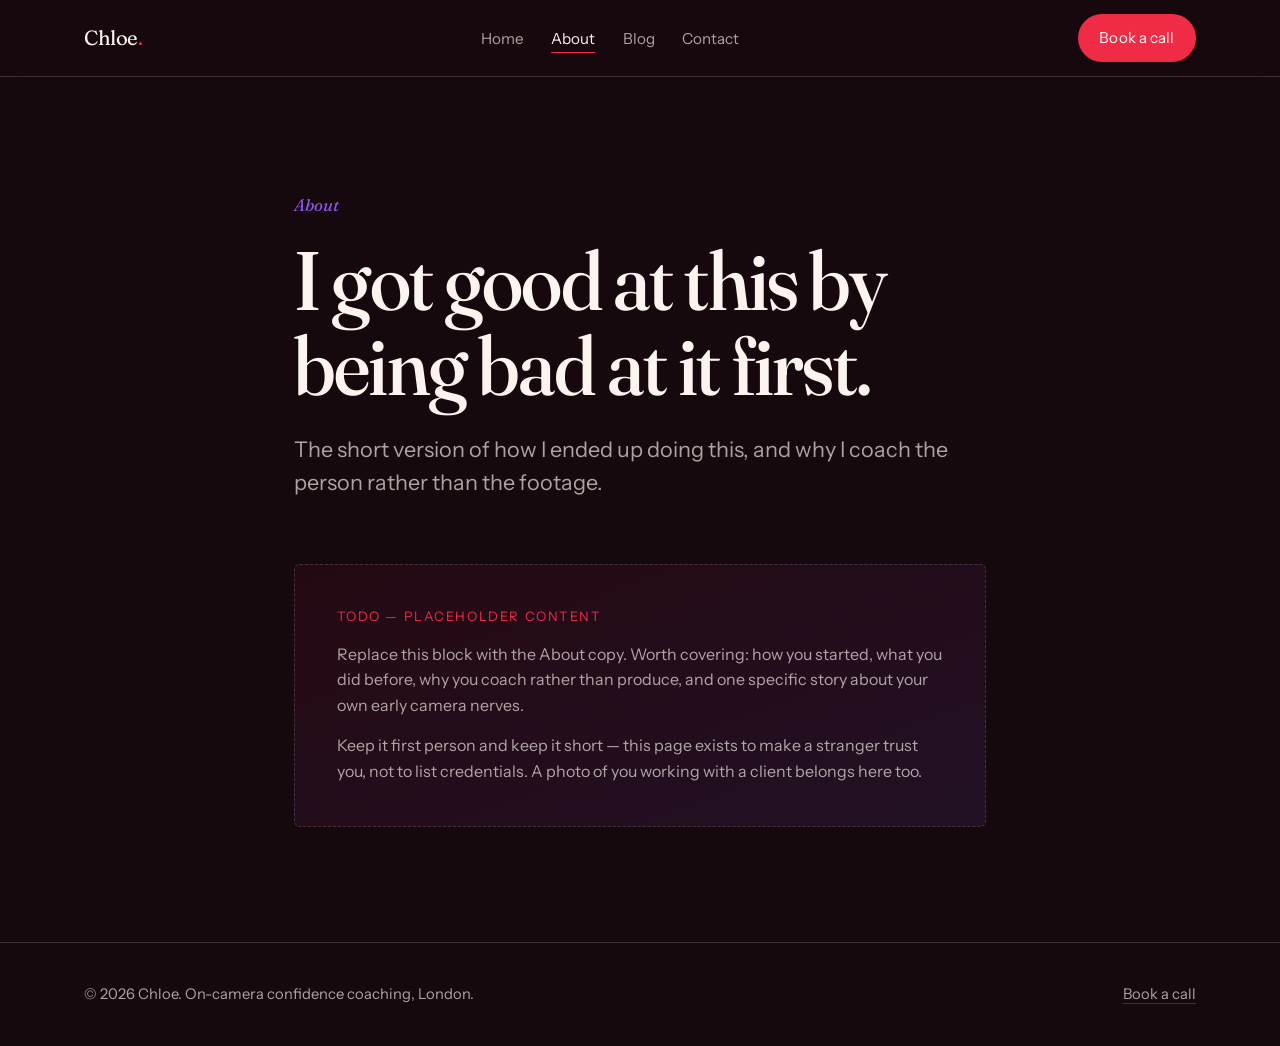
==== about.html @ bdbb33f9 "Add multi-page nav, About/Blog/Contact pages, extract CSS Extract the inline stylesheet to assets/st" ====
<!DOCTYPE html>
<html lang="en-GB">
<head>
<meta charset="utf-8">
<meta name="viewport" content="width=device-width, initial-scale=1">
<title>About — Chloe Barrett, On-Camera Confidence Coach</title>
<meta name="description" content="How I ended up coaching founders to stop performing and start sounding like themselves on camera.">

<!-- ==== TODO BEFORE LAUNCH =======================================
     Replace every TODO_ value below. They are deliberately invalid
     so a share preview breaks loudly rather than looking fine.
       TODO_OG_IMAGE   MUST be an absolute URL (https://...), not a
                       relative path - relative og:image is ignored.
                       1200x630, put the file in assets/
       Favicon         add assets/favicon.svg (or .png) and uncomment
                       the <link rel="icon"> line below
     ============================================================== -->
<link rel="canonical" href="https://chloebarrettcoaching.co.uk/about.html">
<!-- <link rel="icon" href="/assets/favicon.svg" type="image/svg+xml"> -->

<meta property="og:type" content="website">
<meta property="og:site_name" content="Chloe">
<meta property="og:title" content="About — Chloe Barrett, On-Camera Confidence Coach">
<meta property="og:description" content="How I ended up coaching founders to stop performing and start sounding like themselves on camera.">
<meta property="og:url" content="https://chloebarrettcoaching.co.uk/about.html">
<meta property="og:image" content="TODO_OG_IMAGE">
<meta property="og:image:width" content="1200">
<meta property="og:image:height" content="630">
<meta property="og:image:alt" content="Chloe, on-camera confidence coach for founders.">
<meta property="og:locale" content="en_GB">

<meta name="twitter:card" content="summary_large_image">
<meta name="twitter:title" content="About — Chloe Barrett, On-Camera Confidence Coach">
<meta name="twitter:description" content="How I ended up coaching founders to stop performing and start sounding like themselves on camera.">
<meta name="twitter:image" content="TODO_OG_IMAGE">
<meta name="twitter:image:alt" content="Chloe, on-camera confidence coach for founders.">
<link rel="preconnect" href="https://fonts.googleapis.com">
<link rel="preconnect" href="https://fonts.gstatic.com" crossorigin>
<link href="https://fonts.googleapis.com/css2?family=Fraunces:ital,opsz,wght@0,9..144,300..800;1,9..144,300..800&family=Instrument+Sans:ital,wght@0,400..700;1,400..700&display=swap" rel="stylesheet">
<link rel="stylesheet" href="assets/styles.css">
</head>
<body>

<header class="nav">
  <div class="wrap nav-inner">
    <a class="mark" href="index.html">Chloe<span>.</span></a>
    <nav aria-label="Primary">
      <ul class="nav-links">
      <li><a href="index.html">Home</a></li>
      <li><a href="about.html" aria-current="page">About</a></li>
      <li><a href="blog.html">Blog</a></li>
      <li><a href="contact.html">Contact</a></li>
      </ul>
    </nav>
    <a class="btn" href="https://cal.com/chloecoaching/taster-call" target="_blank" rel="noopener">Book a call</a>
  </div>
</header>

<main id="top">

  <section class="section page-head">
    <div class="wrap narrow">
      <p class="kicker">About</p>
      <h1>I got good at this by being bad at it first.</h1>
      <p class="lede">The short version of how I ended up doing this, and why I coach the person rather than the footage.</p>

      <div class="todo">
        <p><strong>TODO &mdash; placeholder content</strong></p>
        <p>Replace this block with the About copy. Worth covering: how you started, what you did before, why you coach rather than produce, and one specific story about your own early camera nerves.</p>
        <p>Keep it first person and keep it short &mdash; this page exists to make a stranger trust you, not to list credentials. A photo of you working with a client belongs here too.</p>
      </div>
    </div>
  </section>

</main>

<footer class="foot">
  <div class="wrap foot-inner">
    <span>&copy; 2026 Chloe. On-camera confidence coaching, London.</span>
    <ul>
      <li><a href="https://cal.com/chloecoaching/taster-call" target="_blank" rel="noopener">Book a call</a></li>
    </ul>
  </div>
</footer>

</body>
</html>
---- assets/styles.css ----
:root{
  --ink:#16090E;
  --ink-2:#1F0C14;
  --oxblood:#7C1329;
  --oxblood-deep:#4A0A18;
  --rec:#F02B45;
  --violet:#8F55F0;
  --violet-soft:#B58CF7;
  --cream:#FBF4EF;
  --cream-2:#F2E6DE;
  --on-dark-dim:rgba(251,244,239,.66);
  --on-light-dim:rgba(22,9,14,.68);
  --rule-dark:rgba(251,244,239,.16);
  --rule-light:rgba(22,9,14,.14);
  --pad:clamp(1.25rem,5vw,5.5rem);
  --serif:"Fraunces",Georgia,serif;
  --sans:"Instrument Sans",-apple-system,BlinkMacSystemFont,"Segoe UI",sans-serif;
}
*,*::before,*::after{box-sizing:border-box}
html{-webkit-text-size-adjust:100%}
body{
  margin:0;
  background:var(--ink);
  color:var(--cream);
  font-family:var(--sans);
  font-size:clamp(1rem,.95rem + .25vw,1.125rem);
  line-height:1.6;
  font-variation-settings:"wght" 400;
  -webkit-font-smoothing:antialiased;
}
img,video{max-width:100%;display:block}
a{color:inherit}
h1,h2,h3{
  font-family:var(--serif);
  font-weight:500;
  font-variation-settings:"SOFT" 30,"WONK" 1,"opsz" 100;
  line-height:1.02;
  letter-spacing:-.022em;
  margin:0;
  text-wrap:balance;
}
h1{font-size:clamp(2.6rem,1.5rem + 4.6vw,5.4rem)}
h2{font-size:clamp(2rem,1.3rem + 3vw,3.9rem)}
h3{font-size:clamp(1.4rem,1.15rem + 1vw,1.95rem);line-height:1.12}
p{margin:0 0 1.1em;max-width:62ch}
.wrap{max-width:1240px;margin:0 auto;padding-inline:var(--pad)}
.narrow{max-width:820px}

/* ---------- buttons ---------- */
.btn{
  display:inline-block;
  font-family:var(--sans);
  font-size:1rem;
  font-weight:600;
  letter-spacing:.005em;
  text-decoration:none;
  padding:1.05rem 2rem;
  border-radius:999px;
  background:var(--rec);
  color:#fff;
  border:1px solid transparent;
  transition:background .18s ease,transform .18s ease;
}
.btn:hover{background:#ff415a;transform:translateY(-1px)}
.btn:focus-visible{outline:3px solid var(--violet-soft);outline-offset:3px}
.btn-ghost{background:transparent;color:var(--cream);border-color:var(--rule-dark)}
.btn-ghost:hover{background:rgba(251,244,239,.07)}
.btn-note{font-size:.9rem;color:var(--on-dark-dim);margin:.9rem 0 0}
.on-light .btn-note{color:var(--on-light-dim)}

/* ---------- nav ---------- */
.nav{
  position:sticky;top:0;z-index:20;
  background:rgba(22,9,14,.82);
  backdrop-filter:blur(14px);
  border-bottom:1px solid var(--rule-dark);
}
.nav-inner{display:flex;align-items:center;justify-content:space-between;gap:1rem;padding-block:.9rem}
.mark{font-family:var(--serif);font-size:1.28rem;font-variation-settings:"SOFT" 40,"WONK" 1;letter-spacing:-.02em;text-decoration:none}
.mark span{color:var(--rec)}
.nav .btn{padding:.66rem 1.3rem;font-size:.94rem}

/* ---------- hero ---------- */
.hero{padding-block:clamp(3.5rem,8vw,7rem) clamp(3.5rem,7vw,6rem);position:relative;overflow:hidden}
.hero::before{
  content:"";position:absolute;inset:-30% 40% 30% -20%;
  background:radial-gradient(closest-side,rgba(124,19,41,.85),transparent 72%);
  pointer-events:none;
}
.hero::after{
  content:"";position:absolute;right:-14%;top:-18%;width:58%;aspect-ratio:1;
  background:radial-gradient(closest-side,rgba(143,85,240,.34),transparent 70%);
  pointer-events:none;
}
.hero-grid{position:relative;display:grid;grid-template-columns:1.12fr .88fr;gap:clamp(2rem,5vw,4.5rem);align-items:center}
.hero-copy p{font-size:clamp(1.06rem,1rem + .4vw,1.3rem);color:var(--on-dark-dim);max-width:44ch;margin-top:1.6rem}
.hero h1 em{font-style:normal;color:var(--rec)}

/* ---------- viewfinder frame ---------- */
.frame{position:relative;aspect-ratio:4/5;border-radius:6px;overflow:hidden;background:
  linear-gradient(155deg,var(--oxblood) 0%,var(--oxblood-deep) 55%,#2A0D18 100%)}
.frame img,.frame video{width:100%;height:100%;object-fit:cover}
.frame-holder{position:absolute;inset:0;display:flex;flex-direction:column;justify-content:flex-end;padding:1.5rem;gap:.5rem}
.frame-holder strong{font-family:var(--serif);font-size:1.15rem;font-weight:500;display:block}
.frame-holder small{font-size:.86rem;line-height:1.45;color:var(--on-dark-dim);max-width:30ch}
.finder{position:absolute;inset:.85rem;pointer-events:none}
.finder i{position:absolute;width:24px;height:24px;border:2px solid rgba(251,244,239,.75)}
.finder i:nth-child(1){top:0;left:0;border-right:0;border-bottom:0}
.finder i:nth-child(2){top:0;right:0;border-left:0;border-bottom:0}
.finder i:nth-child(3){bottom:0;left:0;border-right:0;border-top:0}
.finder i:nth-child(4){bottom:0;right:0;border-left:0;border-top:0}
.tc{position:absolute;top:1.5rem;left:1.6rem;display:flex;align-items:center;gap:.5rem;
  font-family:ui-monospace,"SFMono-Regular",Menlo,monospace;font-size:.76rem;letter-spacing:.06em;color:rgba(251,244,239,.8)}
.dot{width:9px;height:9px;border-radius:50%;background:var(--rec);animation:blink 2.6s ease-in-out infinite}
@keyframes blink{0%,72%{opacity:1}86%,100%{opacity:.28}}

/* ---------- proof strip ---------- */
.strip{border-block:1px solid var(--rule-dark);padding-block:1.9rem}
.strip-inner{display:flex;flex-wrap:wrap;align-items:center;gap:1rem 2.6rem}
.strip p{margin:0;font-size:.95rem;color:var(--on-dark-dim);max-width:none}
.chip{border:1px dashed var(--rule-dark);border-radius:4px;padding:.55rem 1.1rem;font-size:.88rem;color:var(--on-dark-dim)}

/* ---------- generic section ---------- */
.section{padding-block:clamp(4rem,9vw,7.5rem)}
.on-light{background:var(--cream);color:var(--ink)}
.on-light p{color:var(--on-light-dim)}
.lede{font-size:clamp(1.1rem,1rem + .5vw,1.35rem);line-height:1.55}
.kicker{font-family:var(--serif);font-style:italic;font-size:1.05rem;color:var(--violet);margin-bottom:1rem}
.on-light .kicker{color:var(--oxblood)}

/* ---------- argument ---------- */
.argument h2{max-width:16ch}
.argument .lede{margin-top:1.8rem}

/* ---------- stuck list ---------- */
.stuck{display:grid;gap:0;margin-top:clamp(2.5rem,5vw,4rem);border-top:1px solid var(--rule-light)}
.stuck-item{display:grid;grid-template-columns:minmax(11rem,.42fr) 1fr;gap:clamp(1rem,4vw,3.5rem);
  padding-block:clamp(1.9rem,3.5vw,2.8rem);border-bottom:1px solid var(--rule-light)}
.stuck-item h3{color:var(--oxblood)}
.stuck-item p{margin:0}
.stuck-item p + p{margin-top:.8rem}

/* ---------- how it works ---------- */
.steps{counter-reset:step;margin-top:clamp(2.5rem,5vw,4rem);display:grid;gap:1px;background:var(--rule-dark)}
.step{background:var(--ink);padding:clamp(1.7rem,3.5vw,2.6rem) 0;display:grid;
  grid-template-columns:4.5rem 1fr minmax(0,26ch);gap:clamp(1rem,3vw,2.5rem);align-items:start}
.step::before{
  counter-increment:step;content:counter(step);
  font-family:var(--serif);font-size:2.4rem;font-variation-settings:"WONK" 1;
  line-height:1;color:var(--violet);
}
.step h3{margin-bottom:.5rem}
.step p{margin:0;color:var(--on-dark-dim);font-size:1rem}
.step-note{font-size:.95rem;color:var(--violet-soft);border-left:2px solid var(--rule-dark);padding-left:1.1rem}

/* ---------- promise ---------- */
.promise{background:var(--oxblood-deep);position:relative;overflow:hidden}
.promise::after{content:"";position:absolute;left:50%;bottom:-40%;width:70%;aspect-ratio:1;transform:translateX(-50%);
  background:radial-gradient(closest-side,rgba(143,85,240,.3),transparent 70%);pointer-events:none}
.promise .wrap{position:relative}
.promise h2{max-width:20ch}
.promise .lede{margin-top:1.7rem;color:rgba(251,244,239,.78)}

/* ---------- proof / testimonials ---------- */
.quotes{display:grid;grid-template-columns:repeat(auto-fit,minmax(17rem,1fr));gap:clamp(1.5rem,3vw,2.5rem);margin-top:clamp(2.5rem,5vw,3.5rem)}
.quote{border-top:2px solid var(--oxblood);padding-top:1.3rem}
.quote blockquote{margin:0;font-family:var(--serif);font-size:1.22rem;line-height:1.32;font-variation-settings:"SOFT" 40,"WONK" 1}
.quote cite{display:block;margin-top:1rem;font-family:var(--sans);font-style:normal;font-size:.92rem;color:var(--on-light-dim)}
.feed{display:grid;grid-template-columns:repeat(auto-fit,minmax(9rem,1fr));gap:.8rem;margin-top:clamp(2.5rem,5vw,3.5rem)}
.tile{aspect-ratio:9/16;border-radius:4px;border:1px dashed rgba(22,9,14,.22);
  background:linear-gradient(160deg,rgba(124,19,41,.1),rgba(143,85,240,.12));
  display:grid;place-items:center;font-size:.82rem;color:var(--on-light-dim);text-align:center;padding:.6rem}

/* ---------- book ---------- */
.book{text-align:center;position:relative}
.book .wrap{position:relative;max-width:820px}
.book h2{margin-inline:auto}
.book p{margin-inline:auto}
.book-frame{position:relative;padding:clamp(2.5rem,6vw,4.5rem) clamp(1.25rem,4vw,3rem)}

/* ---------- footer ---------- */
.foot{border-top:1px solid var(--rule-dark);padding-block:2.5rem;font-size:.92rem;color:var(--on-dark-dim)}
.foot-inner{display:flex;flex-wrap:wrap;gap:1rem 2rem;justify-content:space-between;align-items:center}
.foot a{text-decoration:none;border-bottom:1px solid var(--rule-dark)}
.foot a:hover{color:var(--cream);border-color:var(--rec)}
.foot ul{display:flex;gap:1.5rem;list-style:none;margin:0;padding:0}

/* ---------- entrance (one moment, hero only) ---------- */
.rise{opacity:0;transform:translateY(14px);animation:rise .8s cubic-bezier(.22,.61,.36,1) forwards}
.rise:nth-child(2){animation-delay:.09s}
.hero-copy .btn{animation-delay:.18s}
.hero-visual{opacity:0;transform:translateY(18px);animation:rise .9s .12s cubic-bezier(.22,.61,.36,1) forwards}
@keyframes rise{to{opacity:1;transform:none}}

@media (max-width:900px){
  .hero-grid{grid-template-columns:1fr}
  .hero-visual{max-width:26rem}
  .step{grid-template-columns:3rem 1fr}
  .step-note{grid-column:2;border-left:0;border-top:1px solid var(--rule-dark);padding:.9rem 0 0}
  .stuck-item{grid-template-columns:1fr;gap:.7rem}
}
@media (prefers-reduced-motion:reduce){
  *,*::before,*::after{animation:none!important;transition:none!important}
  .rise,.hero-visual{opacity:1;transform:none}
}

/* ---------- nav links (multi-page) ---------- */
.nav-links{display:flex;flex-wrap:wrap;align-items:center;gap:1.7rem;list-style:none;margin:0;padding:0}
.nav-links a{
  text-decoration:none;
  font-size:.95rem;
  color:var(--on-dark-dim);
  padding-block:.25rem;
  border-bottom:1px solid transparent;
  transition:color .18s ease,border-color .18s ease;
}
.nav-links a:hover{color:var(--cream)}
.nav-links a:focus-visible{outline:2px solid var(--violet-soft);outline-offset:4px;border-radius:2px}
.nav-links a[aria-current="page"]{color:var(--cream);border-bottom-color:var(--rec)}

/* ---------- sub-page scaffolding ---------- */
.page-head .kicker{margin-bottom:1.2rem}
.page-head h1{max-width:18ch}
.page-head .lede{margin-top:1.6rem;color:var(--on-dark-dim)}
.todo{
  margin-top:clamp(2.5rem,5vw,4rem);
  border:1px dashed var(--rule-dark);
  border-radius:6px;
  padding:clamp(1.5rem,4vw,2.6rem);
  background:linear-gradient(160deg,rgba(124,19,41,.14),rgba(143,85,240,.10));
}
.todo p{margin:0;color:var(--on-dark-dim);font-size:1rem}
.todo p + p{margin-top:.9rem}
.todo strong{
  display:block;
  font-family:var(--sans);
  font-size:.82rem;
  font-weight:700;
  letter-spacing:.12em;
  text-transform:uppercase;
  color:var(--rec);
  margin-bottom:.9rem;
}

@media (max-width:860px){
  .nav-inner{flex-wrap:wrap;row-gap:.7rem}
  .nav-links{order:3;width:100%;gap:1.25rem;padding-bottom:.2rem}
}
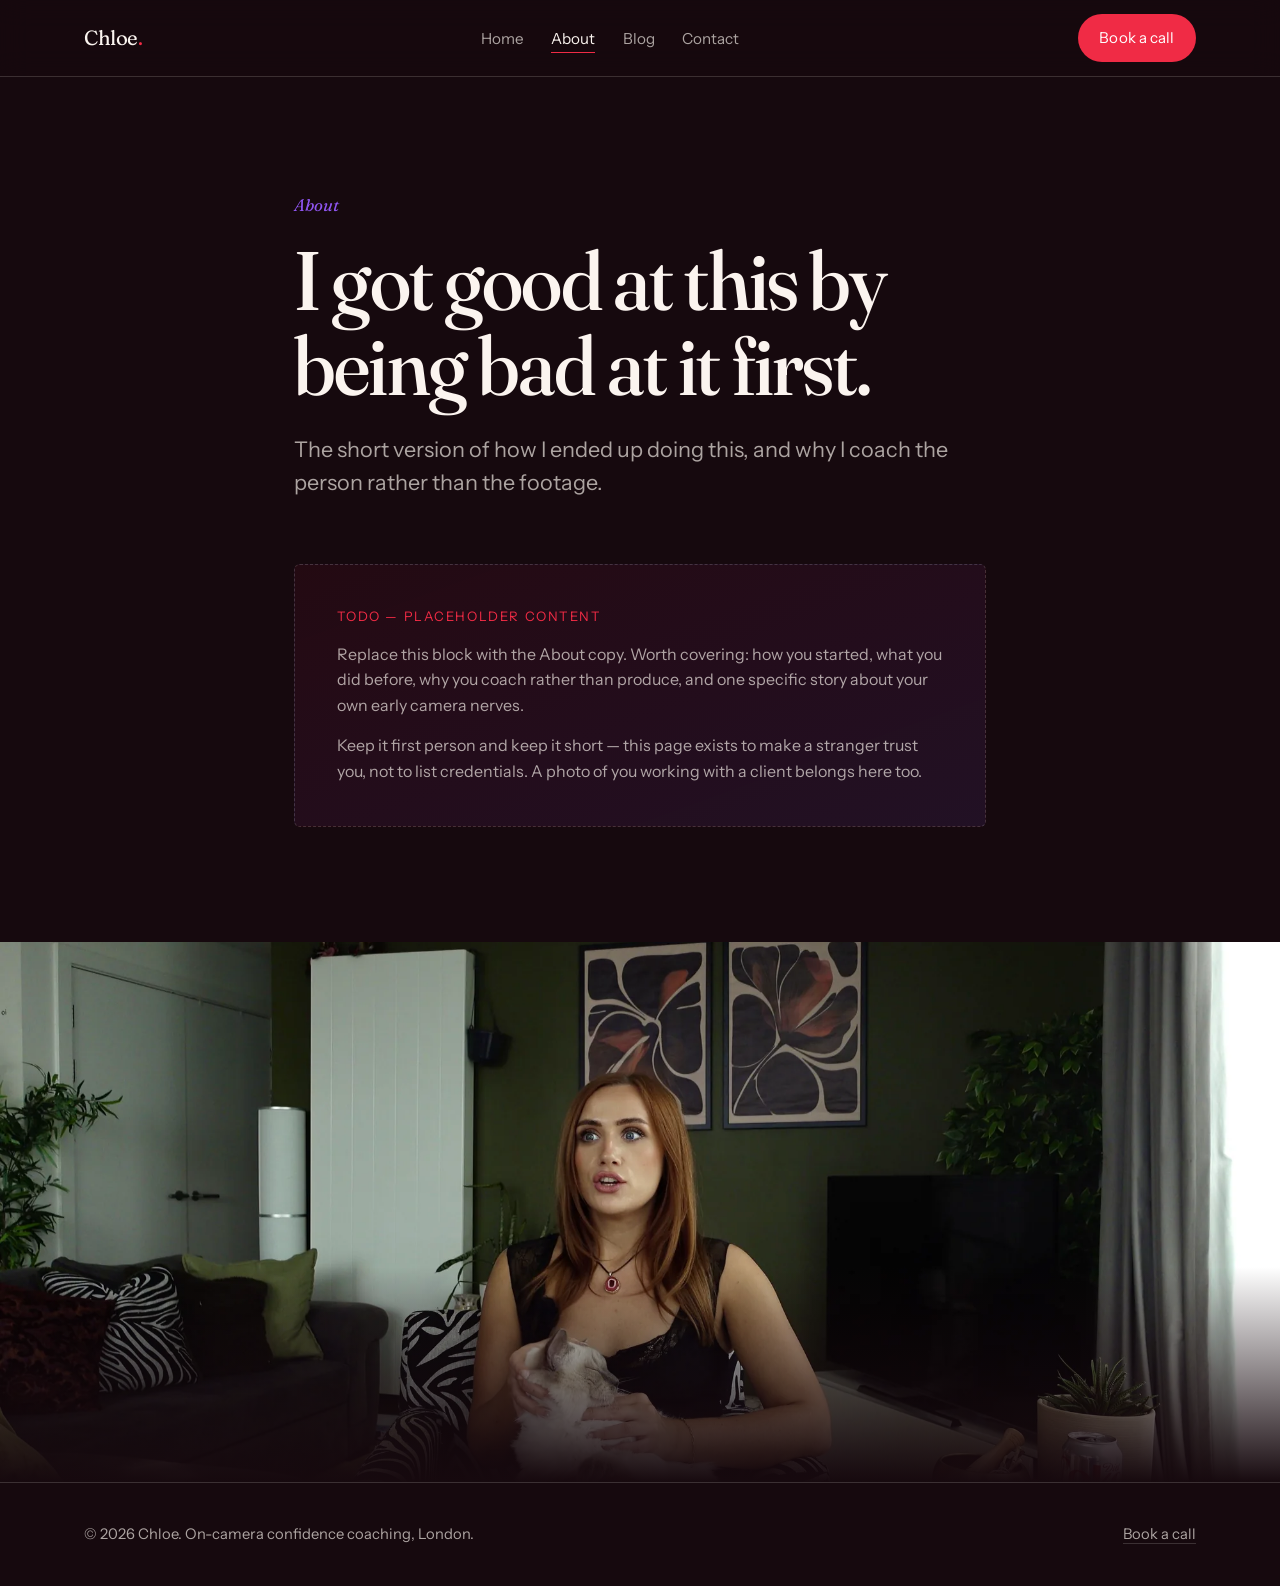
==== commit 351c5905: "Add full-bleed image band above the footer on all pages Co-Authored-By: Claude Opus 5 (1M context) <" ====
--- a/about.html
+++ b/about.html
@@ -74,6 +74,12 @@
 
 </main>
 
+<div class="band">
+  <img src="assets/chloe-footer.webp" width="2000" height="1123"
+       alt="Chloe mid-sentence in a green-walled living room, a cat settled on her lap."
+       loading="lazy" decoding="async">
+</div>
+
 <footer class="foot">
   <div class="wrap foot-inner">
     <span>&copy; 2026 Chloe. On-camera confidence coaching, London.</span>
--- a/assets/styles.css
+++ b/assets/styles.css
@@ -246,3 +246,22 @@
   .nav-inner{flex-wrap:wrap;row-gap:.7rem}
   .nav-links{order:3;width:100%;gap:1.25rem;padding-bottom:.2rem}
 }
+
+/* ---------- full-bleed image band above the footer ---------- */
+.band{
+  position:relative;
+  height:60vh;
+  min-height:320px;
+  max-height:680px;
+  overflow:hidden;
+  background:var(--ink-2);
+}
+.band img{width:100%;height:100%;object-fit:cover;object-position:center 38%}
+.band::after{
+  content:"";
+  position:absolute;
+  inset:auto 0 -1px 0;
+  height:40%;
+  pointer-events:none;
+  background:linear-gradient(to bottom,rgba(22,9,14,0) 0%,rgba(22,9,14,.55) 55%,var(--ink) 100%);
+}
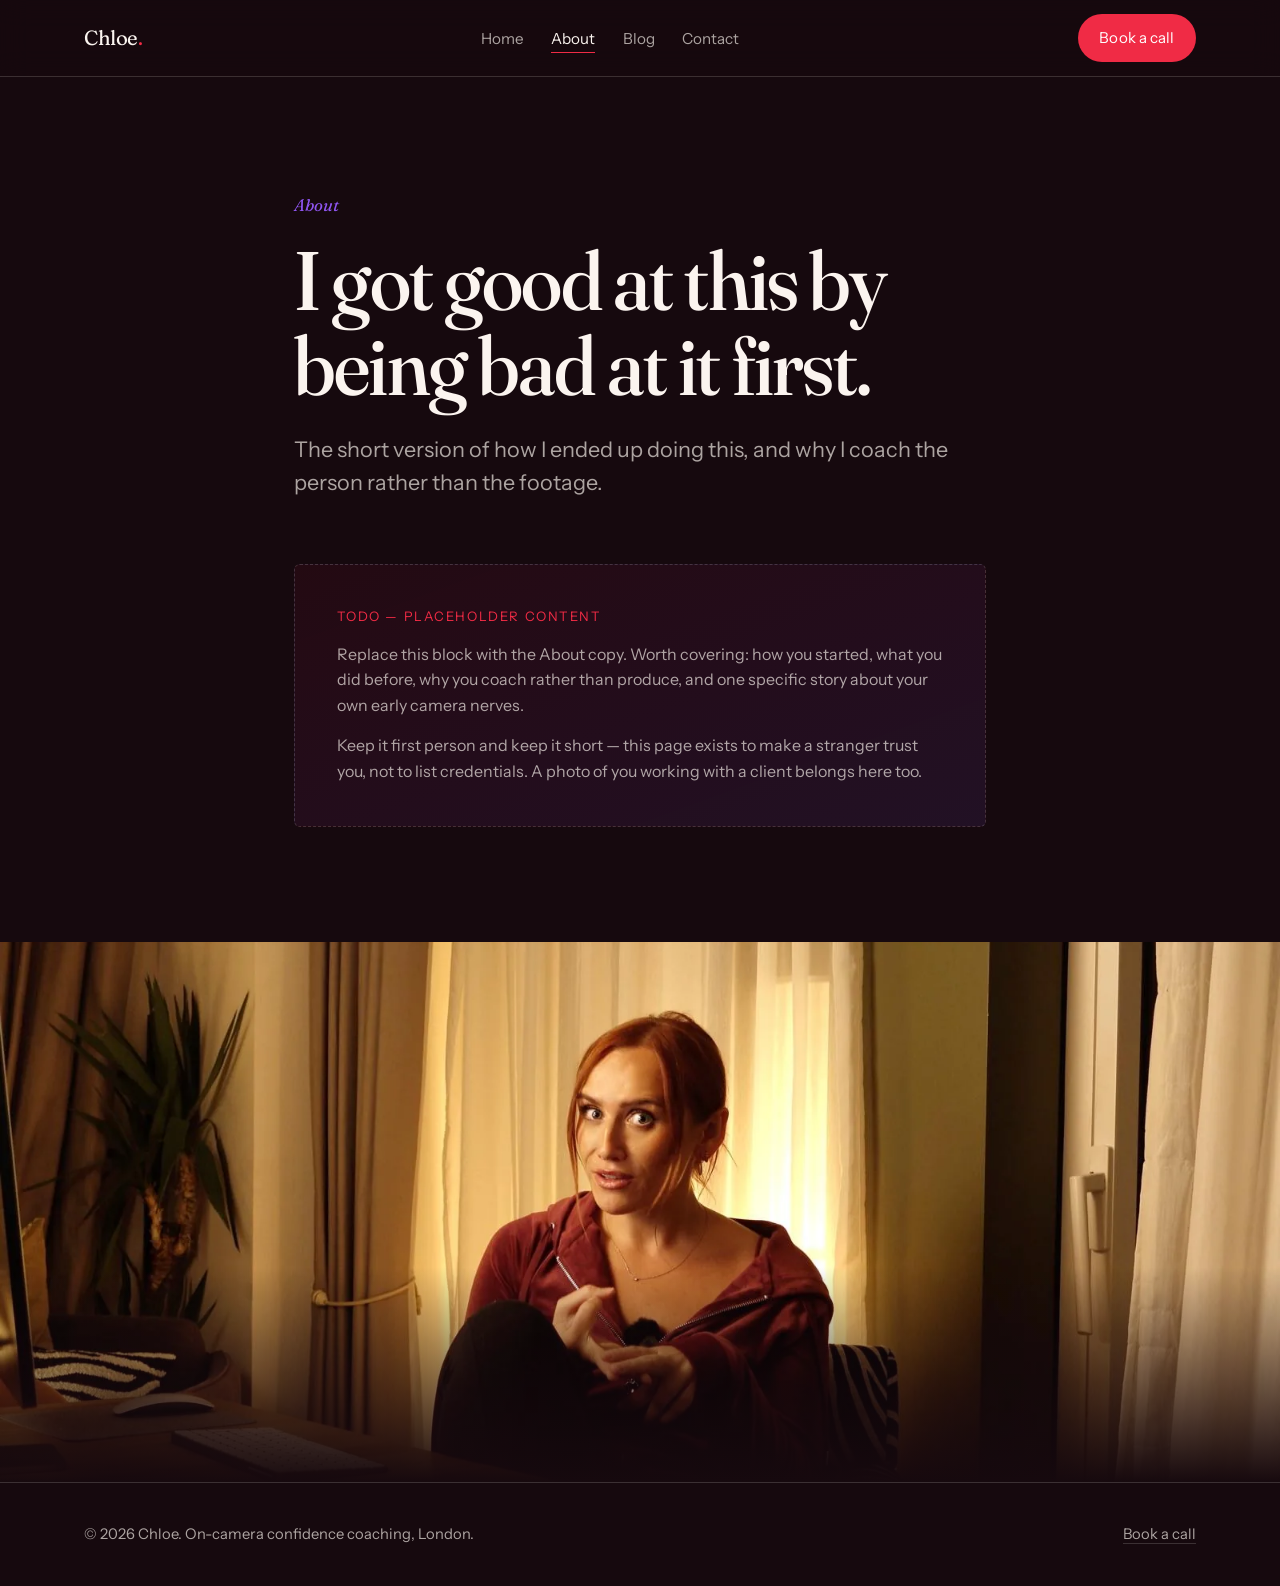
==== commit 3502ffff: "Swap footer band photo to chloe-footer2 Co-Authored-By: Claude Opus 5 (1M context) <noreply@anthropi" ====
--- a/about.html
+++ b/about.html
@@ -75,8 +75,8 @@
 </main>
 
 <div class="band">
-  <img src="assets/chloe-footer.webp" width="2000" height="1123"
-       alt="Chloe mid-sentence in a green-walled living room, a cat settled on her lap."
+  <img src="assets/chloe-footer2.webp" width="1600" height="896"
+       alt="Chloe mid-sentence at her desk in a warm, lamp-lit room, gesturing as she talks to camera."
        loading="lazy" decoding="async">
 </div>
 
